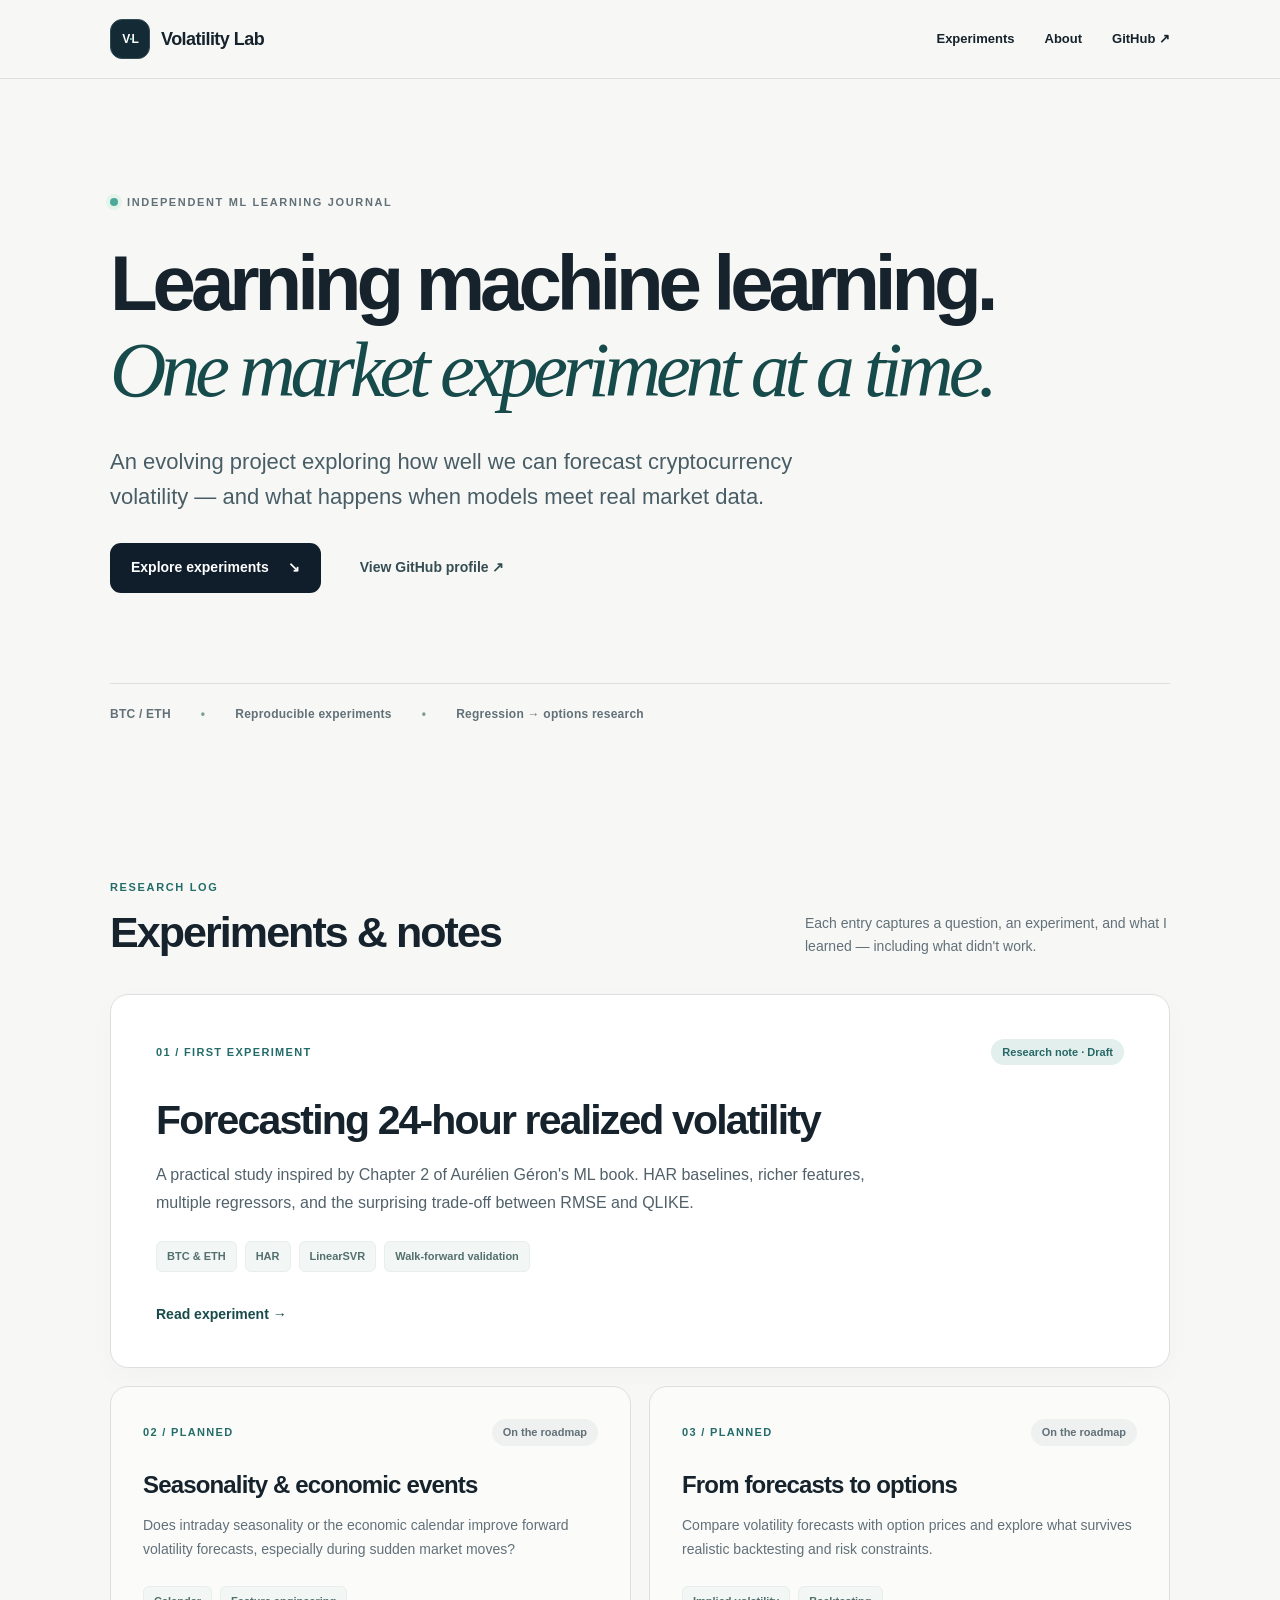
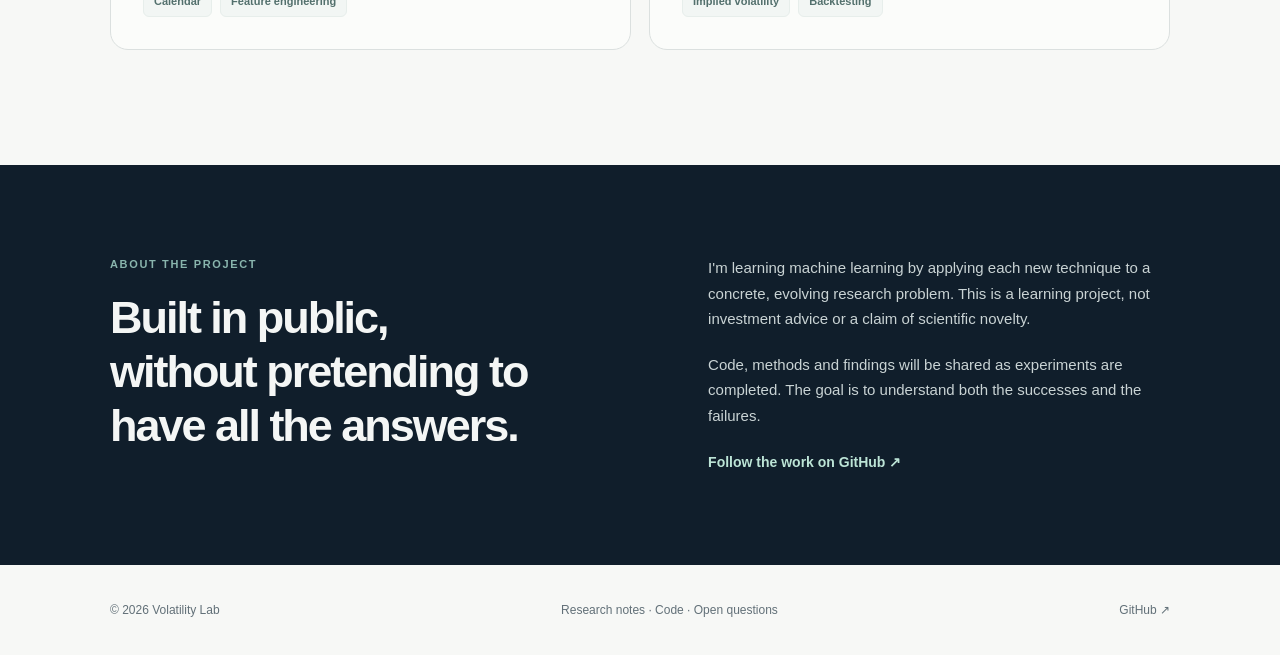
==== index.html @ e53bda5f "Add files via upload" ====
<!doctype html>
<html lang="en">
<head>
  <meta charset="utf-8">
  <meta name="viewport" content="width=device-width, initial-scale=1">
  <meta name="description" content="Volatility Lab — an open learning journal exploring machine learning for cryptocurrency volatility forecasting.">
  <meta name="theme-color" content="#101e2b">
  <title>Volatility Lab — An open ML research journal</title>
  <link rel="icon" href="assets/favicon.svg" type="image/svg+xml">
  <link rel="stylesheet" href="assets/styles.css">
</head>
<body>
  <header class="site-header">
    <div class="container nav">
      <a href="./" class="brand" aria-label="Volatility Lab home"><span class="brand-mark">V<span>·</span>L</span><span>Volatility Lab</span></a>
      <nav aria-label="Main navigation"><a href="#experiments">Experiments</a><a href="#about">About</a><a href="https://github.com/olegkozik" target="_blank" rel="noopener noreferrer">GitHub <span aria-hidden="true">↗</span></a></nav>
    </div>
  </header>
  <main>
    <section class="hero container">
      <div class="eyebrow"><span class="status-dot"></span> INDEPENDENT ML LEARNING JOURNAL</div>
      <h1>Learning machine learning.<br><em>One market experiment at a time.</em></h1>
      <p class="hero-lede">An evolving project exploring how well we can forecast cryptocurrency volatility — and what happens when models meet real market data.</p>
      <div class="hero-actions"><a class="btn btn-primary" href="#experiments">Explore experiments <span aria-hidden="true">↘</span></a><a class="btn btn-quiet" href="https://github.com/olegkozik" target="_blank" rel="noopener noreferrer">View GitHub profile ↗</a></div>
      <div class="hero-footer"><span>BTC / ETH</span><span>Reproducible experiments</span><span>Regression → options research</span></div>
    </section>
    <section id="experiments" class="container section">
      <div class="section-head"><div><div class="eyebrow accent">RESEARCH LOG</div><h2>Experiments & notes</h2></div><p>Each entry captures a question, an experiment, and what I learned — including what didn't work.</p></div>
      <article class="feature-card">
        <div class="feature-top"><span class="index-number">01 / FIRST EXPERIMENT</span><span class="pill">Research note · Draft</span></div>
        <h3><a href="articles/experiment-01.html">Forecasting 24-hour realized volatility</a></h3>
        <p>A practical study inspired by Chapter 2 of Aurélien Géron's ML book. HAR baselines, richer features, multiple regressors, and the surprising trade-off between RMSE and QLIKE.</p>
        <div class="tags"><span>BTC & ETH</span><span>HAR</span><span>LinearSVR</span><span>Walk-forward validation</span></div>
        <a class="text-link" href="articles/experiment-01.html">Read experiment <span aria-hidden="true">→</span></a>
      </article>
      <div class="upcoming-grid">
        <article class="next-card"><div class="feature-top"><span class="index-number">02 / PLANNED</span><span class="pill muted">On the roadmap</span></div><h3>Seasonality & economic events</h3><p>Does intraday seasonality or the economic calendar improve forward volatility forecasts, especially during sudden market moves?</p><div class="tags"><span>Calendar</span><span>Feature engineering</span></div></article>
        <article class="next-card"><div class="feature-top"><span class="index-number">03 / PLANNED</span><span class="pill muted">On the roadmap</span></div><h3>From forecasts to options</h3><p>Compare volatility forecasts with option prices and explore what survives realistic backtesting and risk constraints.</p><div class="tags"><span>Implied volatility</span><span>Backtesting</span></div></article>
      </div>
    </section>
    <section id="about" class="about-band"><div class="container about-grid"><div><div class="eyebrow">ABOUT THE PROJECT</div><h2>Built in public,<br>without pretending to have all the answers.</h2></div><div><p>I'm learning machine learning by applying each new technique to a concrete, evolving research problem. This is a learning project, not investment advice or a claim of scientific novelty.</p><p>Code, methods and findings will be shared as experiments are completed. The goal is to understand both the successes and the failures.</p><a class="text-link light" href="https://github.com/olegkozik" target="_blank" rel="noopener noreferrer">Follow the work on GitHub ↗</a></div></div></section>
  </main>
  <footer class="container footer"><span>© 2026 Volatility Lab</span><span>Research notes · Code · Open questions</span><a href="https://github.com/olegkozik">GitHub ↗</a></footer>
</body>
</html>
---- assets/styles.css ----
/* Volatility Lab — lightweight static website for GitHub Pages. No build tools needed. */
:root{--bg:#f7f8f6;--ink:#16232c;--muted:#627078;--line:#dbe0df;--accent:#246c69;--accent-dark:#174a4a;--dark:#101e2b;--white:#fff;--warm:#e8f1ed;--radius:18px}
*{box-sizing:border-box}html{scroll-behavior:smooth}body{margin:0;background:var(--bg);color:var(--ink);font:16px/1.7 -apple-system,BlinkMacSystemFont,"Segoe UI",Inter,Roboto,Helvetica,Arial,sans-serif}a{color:inherit;text-decoration:none}a:hover{color:var(--accent)}a:focus-visible{outline:3px solid #54aaa4;outline-offset:4px;border-radius:3px}.container{max-width:1120px;margin:0 auto;padding-left:30px;padding-right:30px}.site-header{background:var(--bg);border-bottom:1px solid var(--line)}.nav{height:78px;display:flex;align-items:center;justify-content:space-between;gap:20px}.brand{display:flex;align-items:center;gap:11px;font-weight:750;letter-spacing:-.03em;font-size:18px}.brand-mark{display:inline-flex;width:40px;height:40px;align-items:center;justify-content:center;border:1px solid #344b55;border-radius:12px;font-size:12px;letter-spacing:-1px;background:#142a34;color:#fff}.brand-mark span{color:#74d0b5}.nav nav{display:flex;gap:30px;font-size:13px;font-weight:600}.hero{padding-top:114px;padding-bottom:88px}.eyebrow{font-size:11px;letter-spacing:.15em;font-weight:800;text-transform:uppercase;color:var(--muted);display:flex;align-items:center;gap:9px}.eyebrow.accent{color:var(--accent)}.status-dot{display:inline-block;width:8px;height:8px;border-radius:50%;background:#4da999;box-shadow:0 0 0 4px #e4f4eb}.hero h1,.article-main h1{font-size:clamp(40px,6.1vw,80px);line-height:1.11;letter-spacing:-.065em;max-width:990px;margin:28px 0 30px;font-weight:760}.hero h1 em,.article-main h1 em{font-family:Georgia,"Times New Roman",serif;font-weight:400;letter-spacing:-.065em;color:var(--accent-dark)}.hero-lede{font-size:clamp(18px,2.1vw,22px);line-height:1.6;color:#495d66;max-width:750px;margin:0 0 29px}.hero-actions{display:flex;align-items:center;gap:18px;flex-wrap:wrap}.btn{display:inline-flex;justify-content:center;align-items:center;gap:19px;font-weight:700;font-size:14px;padding:13px 21px;border-radius:11px}.btn-primary{background:var(--dark);color:white}.btn-primary:hover{color:#fff;background:#25504d}.btn-quiet{color:#354d53}.hero-footer{margin-top:90px;border-top:1px solid var(--line);padding-top:20px;display:flex;gap:30px;flex-wrap:wrap;color:var(--muted);font-size:12px;font-weight:650;letter-spacing:.02em}.hero-footer span+span:before{content:"•";margin-right:30px;color:#7d9b98}.section{padding-top:65px;padding-bottom:115px}.section-head{display:flex;justify-content:space-between;align-items:end;gap:30px;margin-bottom:36px}.section-head h2{font-size:clamp(30px,3.5vw,43px);margin:12px 0 0;letter-spacing:-.045em;line-height:1.15}.section-head p{max-width:365px;font-size:14px;color:var(--muted);line-height:1.65;margin:0}.feature-card{padding:44px 45px 40px;background:var(--white);border:1px solid var(--line);border-radius:var(--radius);box-shadow:0 9px 30px rgba(18,48,47,.025)}.feature-top{display:flex;justify-content:space-between;align-items:center;gap:10px;flex-wrap:wrap}.index-number{font-weight:800;font-size:11px;letter-spacing:.12em;color:var(--accent)}.pill{display:inline-block;border-radius:100px;padding:4px 11px;background:#e2efed;color:#276866;font-size:11px;font-weight:750}.pill.muted{background:#eef1f0;color:#627078}.feature-card h3{font-size:clamp(25px,3.4vw,41px);line-height:1.22;letter-spacing:-.045em;max-width:730px;margin:30px 0 12px}.feature-card p{font-size:16px;color:#51616a;max-width:760px;line-height:1.72}.tags{display:flex;gap:8px;flex-wrap:wrap;margin:25px 0 28px}.tags span{font-size:11px;color:#53706d;font-weight:700;background:#f2f6f4;border:1px solid #e7eeeb;padding:5px 10px;border-radius:6px}.text-link{font-size:14px;font-weight:800;color:var(--accent-dark)}.text-link:hover{color:#138d85}.upcoming-grid{display:grid;grid-template-columns:1fr 1fr;gap:18px;margin-top:18px}.next-card{border:1px solid var(--line);border-radius:var(--radius);background:#fbfcfa;padding:32px}.next-card h3{font-size:24px;letter-spacing:-.035em;line-height:1.24;margin:24px 0 12px}.next-card p{font-size:14px;color:var(--muted)}.next-card .tags{margin-bottom:0}.about-band{background:var(--dark);color:#f4f6f5;padding:90px 0}.about-grid{display:grid;grid-template-columns:1.1fr 1fr;gap:90px}.about-grid .eyebrow{color:#89b5ad}.about-grid h2{font-size:clamp(30px,3.6vw,45px);letter-spacing:-.045em;line-height:1.2;margin:17px 0}.about-grid p{color:#c9d3d4;font-size:15px;margin:0 0 20px}.text-link.light{color:#bce4d6}.footer{min-height:90px;display:flex;justify-content:space-between;align-items:center;gap:20px;color:var(--muted);font-size:12px}.article-main{max-width:900px;padding-top:75px;padding-bottom:100px}.back-link{display:inline-block;font-size:13px;color:var(--accent-dark);font-weight:700;margin-bottom:55px}.article-main h1{font-size:clamp(41px,6vw,70px);margin:22px 0}.article-lede{color:#52666e;font-size:22px;line-height:1.6;max-width:780px}.article-meta{display:flex;flex-wrap:wrap;gap:12px;margin:35px 0 75px}.article-meta span{font-size:12px;font-weight:750;color:#50666c;padding:7px 12px;border:1px solid var(--line);border-radius:100px}.article-section{padding-top:35px;padding-bottom:30px;border-top:1px solid var(--line)}.article-section h2{font-size:28px;line-height:1.25;letter-spacing:-.035em;margin:0 0 19px}.article-section p{color:#445860;font-size:16px;margin:0 0 18px}.table-wrap{overflow:auto;border:1px solid var(--line);border-radius:12px;margin:27px 0 13px;background:#fff}table{border-collapse:collapse;width:100%;min-width:490px;font-size:14px;text-align:left}th{font-size:12px;color:#5a6d74;text-transform:uppercase;letter-spacing:.05em;background:#f0f4f3}td,th{padding:14px 20px;border-bottom:1px solid #e6ebe9}tr:last-child td{border-bottom:0}.highlight-row{background:#f1f8f4;font-weight:700}.article-section .small-note{font-size:12px;color:var(--muted)}.article-cta{padding:38px;border-radius:var(--radius);background:#e5efeb;margin-top:36px}.article-cta h2{margin:0 0 9px;font-size:27px;letter-spacing:-.025em}.article-cta p{font-size:14px;color:#405d60;max-width:620px;margin-bottom:20px}.sep{color:#acbcbc;padding:0 5px}
@media(max-width:760px){.container{padding-left:20px;padding-right:20px}.nav{height:70px}.nav nav{gap:13px;font-size:12px}.nav nav a:nth-child(2){display:none}.brand{font-size:15px}.hero{padding-top:72px;padding-bottom:45px}.hero h1{margin-top:22px}.hero-footer{margin-top:55px;gap:9px;display:block}.hero-footer span{display:block;margin-bottom:8px}.hero-footer span+span:before{display:none}.section{padding-top:55px;padding-bottom:70px}.section-head{display:block}.section-head p{margin-top:17px}.feature-card{padding:25px}.upcoming-grid,.about-grid{grid-template-columns:1fr}.upcoming-grid{gap:14px}.next-card{padding:24px}.about-band{padding:60px 0}.about-grid{gap:12px}.footer{padding-top:22px;padding-bottom:22px;flex-wrap:wrap;min-height:0}.article-main{padding-top:40px;padding-bottom:60px}.back-link{margin-bottom:45px}.article-meta{margin-bottom:48px}.article-lede{font-size:18px}}
@media(prefers-reduced-motion:reduce){html{scroll-behavior:auto}}
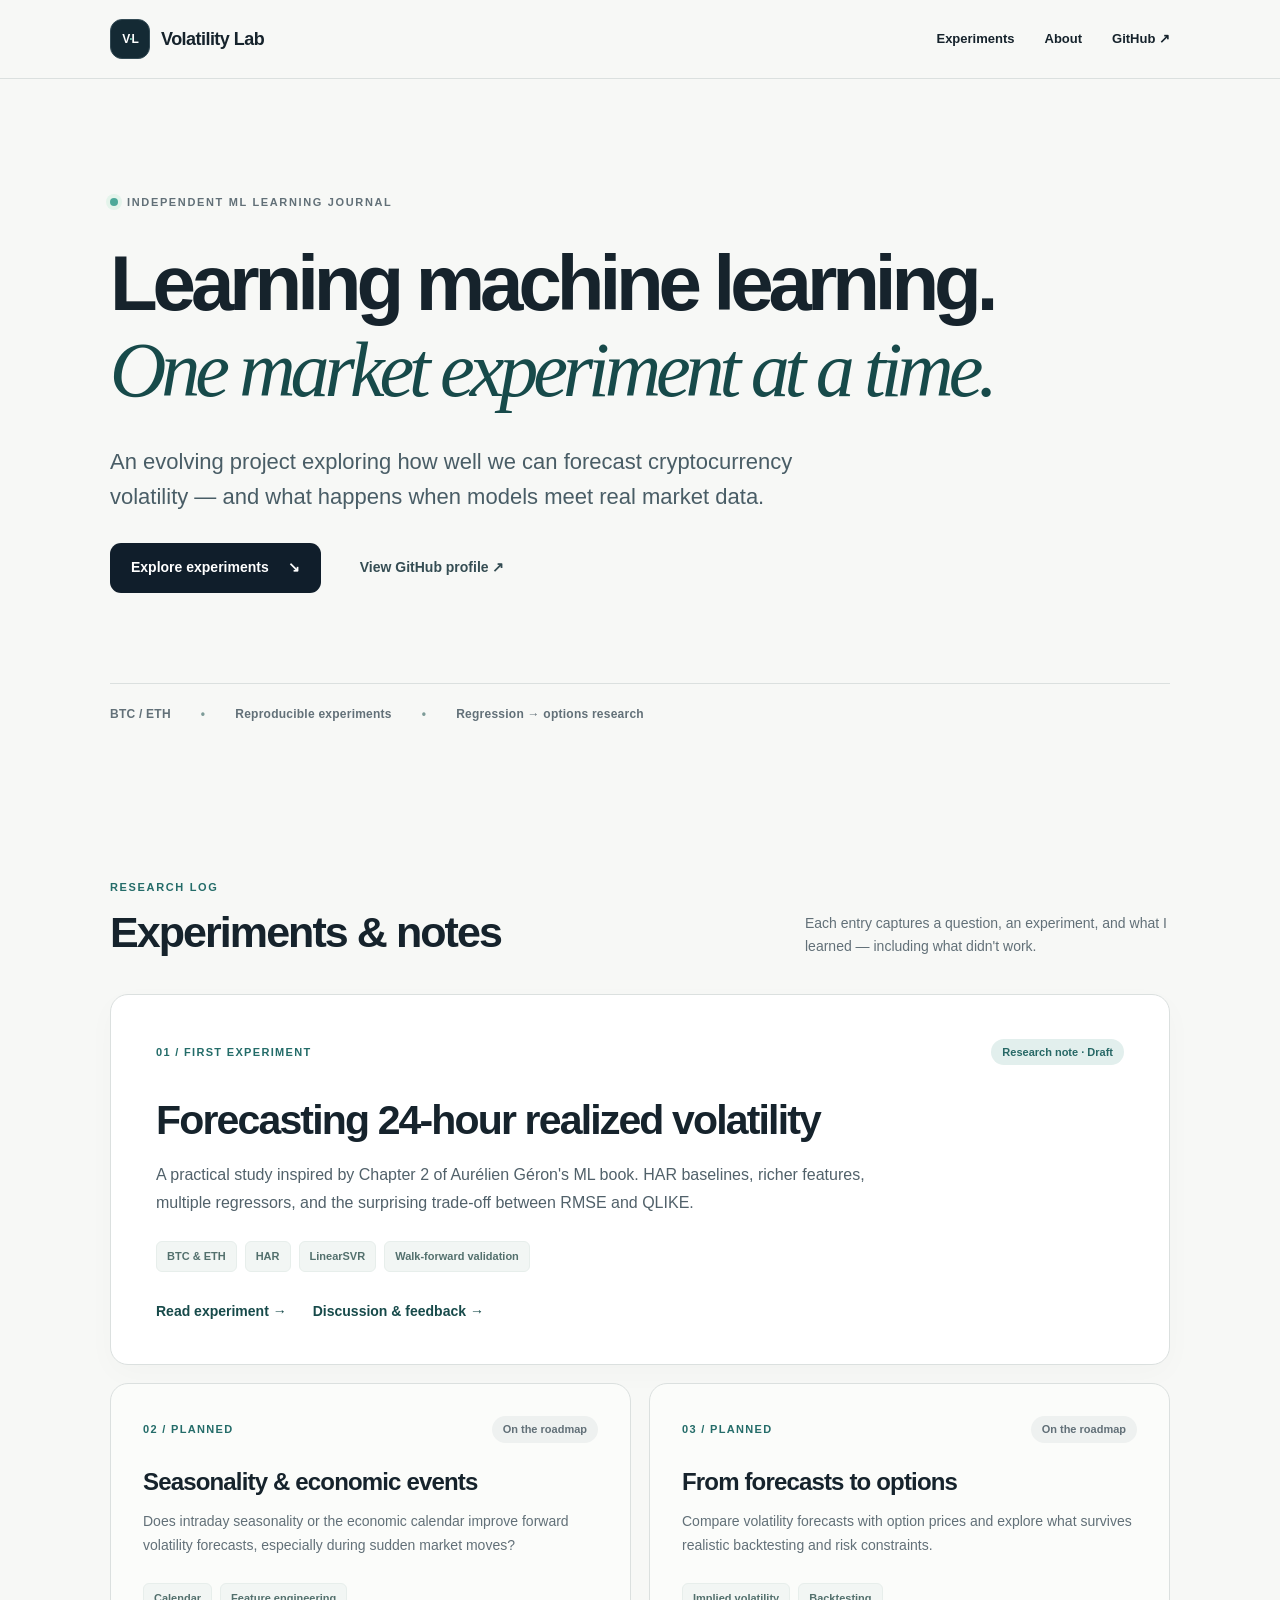
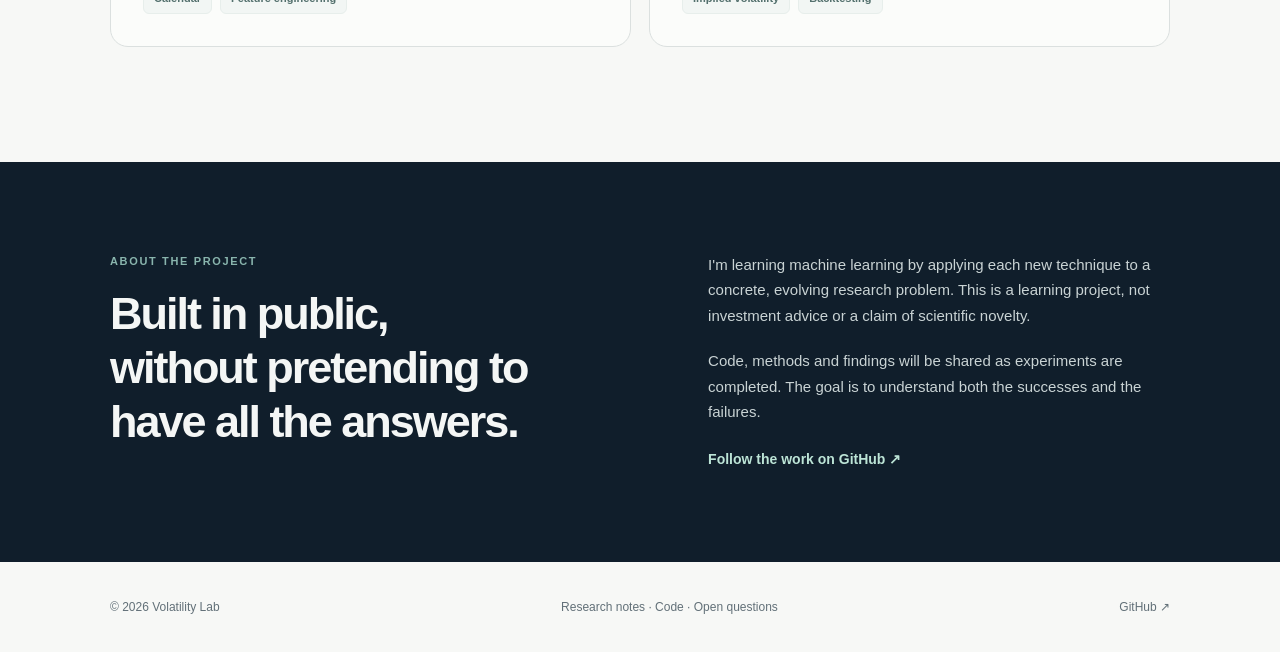
==== commit a3d29a33: "Publish Experiment 01 with paper and reports" ====
--- a/index.html
+++ b/index.html
@@ -5,6 +5,14 @@
   <meta name="viewport" content="width=device-width, initial-scale=1">
   <meta name="description" content="Volatility Lab — an open learning journal exploring machine learning for cryptocurrency volatility forecasting.">
   <meta name="theme-color" content="#101e2b">
+  <link rel="canonical" href="https://olegkozik.github.io/volatility_lab/">
+  <meta property="og:type" content="website">
+  <meta property="og:site_name" content="Volatility Lab">
+  <meta property="og:title" content="Volatility Lab — Open Machine Learning Research Journal">
+  <meta property="og:description" content="Learning machine learning through reproducible BTC and ETH volatility-forecasting experiments. Research notes, models, interactive graphs and open questions.">
+  <meta property="og:url" content="https://olegkozik.github.io/volatility_lab/">
+  <meta property="og:image" content="https://olegkozik.github.io/volatility_lab/experiments/01-volatility-forecasting/figures/fig5_test_forecasts.png">
+  <meta name="twitter:card" content="summary_large_image">
   <title>Volatility Lab — An open ML research journal</title>
   <link rel="icon" href="assets/favicon.svg" type="image/svg+xml">
   <link rel="stylesheet" href="assets/styles.css">
@@ -28,10 +36,10 @@
       <div class="section-head"><div><div class="eyebrow accent">RESEARCH LOG</div><h2>Experiments & notes</h2></div><p>Each entry captures a question, an experiment, and what I learned — including what didn't work.</p></div>
       <article class="feature-card">
         <div class="feature-top"><span class="index-number">01 / FIRST EXPERIMENT</span><span class="pill">Research note · Draft</span></div>
-        <h3><a href="articles/experiment-01.html">Forecasting 24-hour realized volatility</a></h3>
+        <h3><a href="experiments/01-volatility-forecasting/">Forecasting 24-hour realized volatility</a></h3>
         <p>A practical study inspired by Chapter 2 of Aurélien Géron's ML book. HAR baselines, richer features, multiple regressors, and the surprising trade-off between RMSE and QLIKE.</p>
         <div class="tags"><span>BTC & ETH</span><span>HAR</span><span>LinearSVR</span><span>Walk-forward validation</span></div>
-        <a class="text-link" href="articles/experiment-01.html">Read experiment <span aria-hidden="true">→</span></a>
+        <div style="display:flex;flex-wrap:wrap;align-items:center;gap:12px 26px"><a class="text-link" href="experiments/01-volatility-forecasting/">Read experiment <span aria-hidden="true">→</span></a><a class="text-link" href="experiments/01-volatility-forecasting/#discussion">Discussion &amp; feedback <span aria-hidden="true">→</span></a></div>
       </article>
       <div class="upcoming-grid">
         <article class="next-card"><div class="feature-top"><span class="index-number">02 / PLANNED</span><span class="pill muted">On the roadmap</span></div><h3>Seasonality & economic events</h3><p>Does intraday seasonality or the economic calendar improve forward volatility forecasts, especially during sudden market moves?</p><div class="tags"><span>Calendar</span><span>Feature engineering</span></div></article>
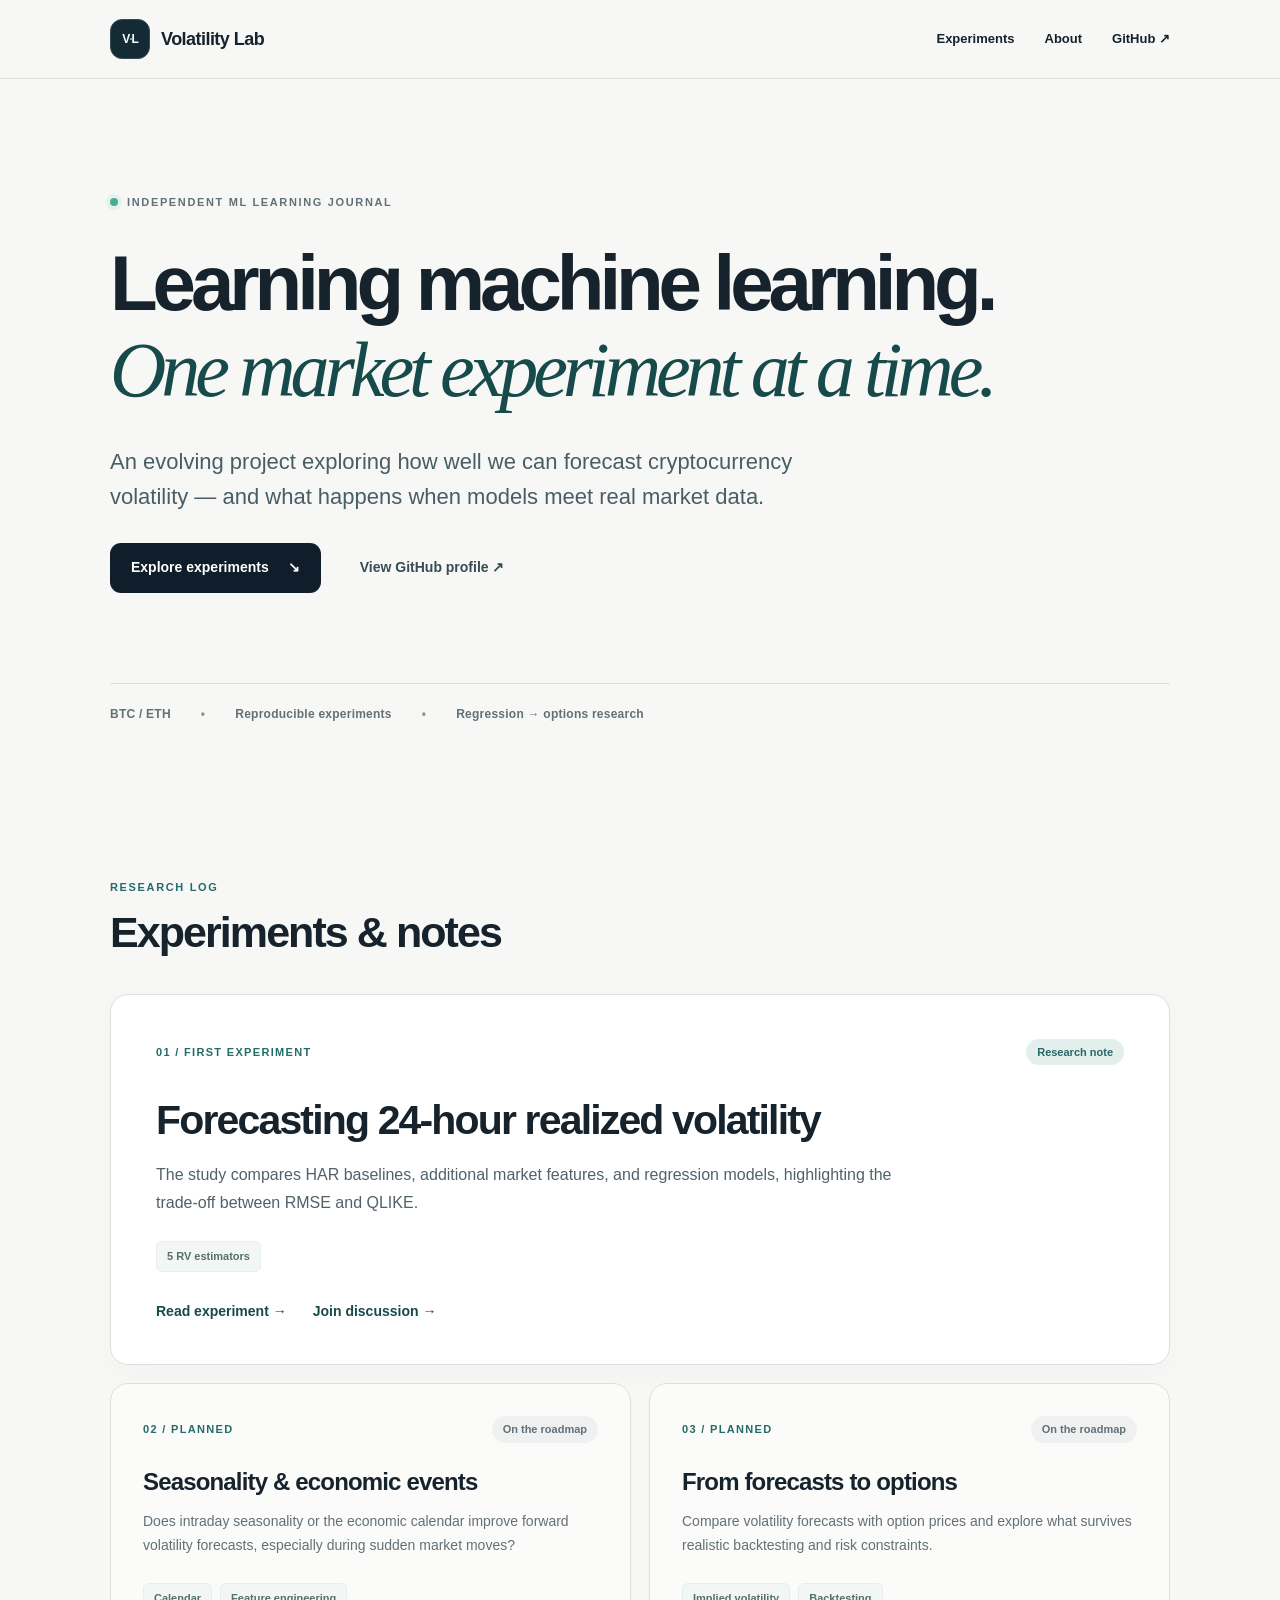
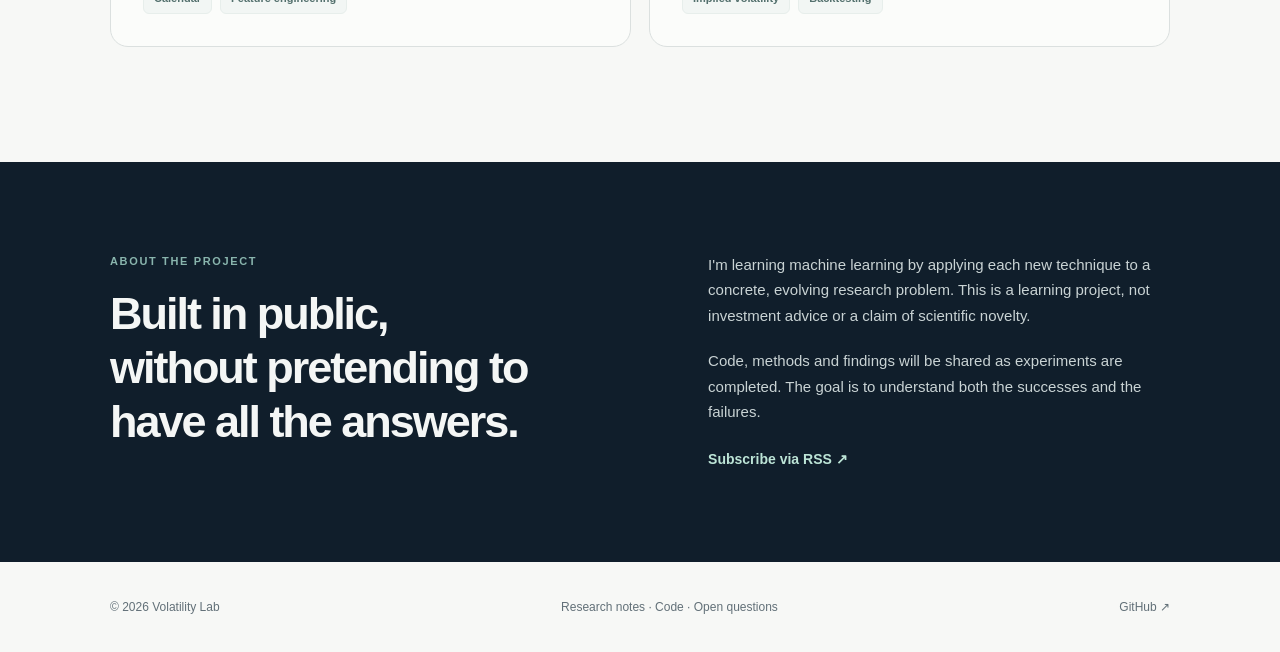
==== commit b4ab3b69: "Add RSS feed for research updates" ====
--- a/index.html
+++ b/index.html
@@ -16,6 +16,7 @@
   <title>Volatility Lab — An open ML research journal</title>
   <link rel="icon" href="assets/favicon.svg" type="image/svg+xml">
   <link rel="stylesheet" href="assets/styles.css">
+  <link rel="alternate" type="application/rss+xml" title="Volatility Lab — new experiments" href="feed.xml">
 </head>
 <body>
   <header class="site-header">
@@ -33,20 +34,20 @@
       <div class="hero-footer"><span>BTC / ETH</span><span>Reproducible experiments</span><span>Regression → options research</span></div>
     </section>
     <section id="experiments" class="container section">
-      <div class="section-head"><div><div class="eyebrow accent">RESEARCH LOG</div><h2>Experiments & notes</h2></div><p>Each entry captures a question, an experiment, and what I learned — including what didn't work.</p></div>
+      <div class="section-head"><div><div class="eyebrow accent">RESEARCH LOG</div><h2>Experiments & notes</h2></div></div>
       <article class="feature-card">
-        <div class="feature-top"><span class="index-number">01 / FIRST EXPERIMENT</span><span class="pill">Research note · Draft</span></div>
+        <div class="feature-top"><span class="index-number">01 / FIRST EXPERIMENT</span><span class="pill">Research note</span></div>
         <h3><a href="experiments/01-volatility-forecasting/">Forecasting 24-hour realized volatility</a></h3>
-        <p>A practical study inspired by Chapter 2 of Aurélien Géron's ML book. HAR baselines, richer features, multiple regressors, and the surprising trade-off between RMSE and QLIKE.</p>
-        <div class="tags"><span>BTC & ETH</span><span>HAR</span><span>LinearSVR</span><span>Walk-forward validation</span></div>
-        <div style="display:flex;flex-wrap:wrap;align-items:center;gap:12px 26px"><a class="text-link" href="experiments/01-volatility-forecasting/">Read experiment <span aria-hidden="true">→</span></a><a class="text-link" href="experiments/01-volatility-forecasting/#discussion">Discussion &amp; feedback <span aria-hidden="true">→</span></a></div>
+        <p>The study compares HAR baselines, additional market features, and regression models, highlighting the trade-off between RMSE and QLIKE.</p>
+        <div class="tags"><span>5 RV estimators</span></div>
+        <div style="display:flex;flex-wrap:wrap;align-items:center;gap:12px 26px"><a class="text-link" href="experiments/01-volatility-forecasting/">Read experiment <span aria-hidden="true">→</span></a><a class="text-link" href="experiments/01-volatility-forecasting/#discussion">Join discussion <span aria-hidden="true">→</span></a></div>
       </article>
       <div class="upcoming-grid">
         <article class="next-card"><div class="feature-top"><span class="index-number">02 / PLANNED</span><span class="pill muted">On the roadmap</span></div><h3>Seasonality & economic events</h3><p>Does intraday seasonality or the economic calendar improve forward volatility forecasts, especially during sudden market moves?</p><div class="tags"><span>Calendar</span><span>Feature engineering</span></div></article>
         <article class="next-card"><div class="feature-top"><span class="index-number">03 / PLANNED</span><span class="pill muted">On the roadmap</span></div><h3>From forecasts to options</h3><p>Compare volatility forecasts with option prices and explore what survives realistic backtesting and risk constraints.</p><div class="tags"><span>Implied volatility</span><span>Backtesting</span></div></article>
       </div>
     </section>
-    <section id="about" class="about-band"><div class="container about-grid"><div><div class="eyebrow">ABOUT THE PROJECT</div><h2>Built in public,<br>without pretending to have all the answers.</h2></div><div><p>I'm learning machine learning by applying each new technique to a concrete, evolving research problem. This is a learning project, not investment advice or a claim of scientific novelty.</p><p>Code, methods and findings will be shared as experiments are completed. The goal is to understand both the successes and the failures.</p><a class="text-link light" href="https://github.com/olegkozik" target="_blank" rel="noopener noreferrer">Follow the work on GitHub ↗</a></div></div></section>
+    <section id="about" class="about-band"><div class="container about-grid"><div><div class="eyebrow">ABOUT THE PROJECT</div><h2>Built in public,<br>without pretending to have all the answers.</h2></div><div><p>I'm learning machine learning by applying each new technique to a concrete, evolving research problem. This is a learning project, not investment advice or a claim of scientific novelty.</p><p>Code, methods and findings will be shared as experiments are completed. The goal is to understand both the successes and the failures.</p><a class="text-link light" href="feed.xml" type="application/rss+xml" aria-label="Subscribe to Volatility Lab updates via RSS">Subscribe via RSS ↗</a></div></div></section>
   </main>
   <footer class="container footer"><span>© 2026 Volatility Lab</span><span>Research notes · Code · Open questions</span><a href="https://github.com/olegkozik">GitHub ↗</a></footer>
 </body>
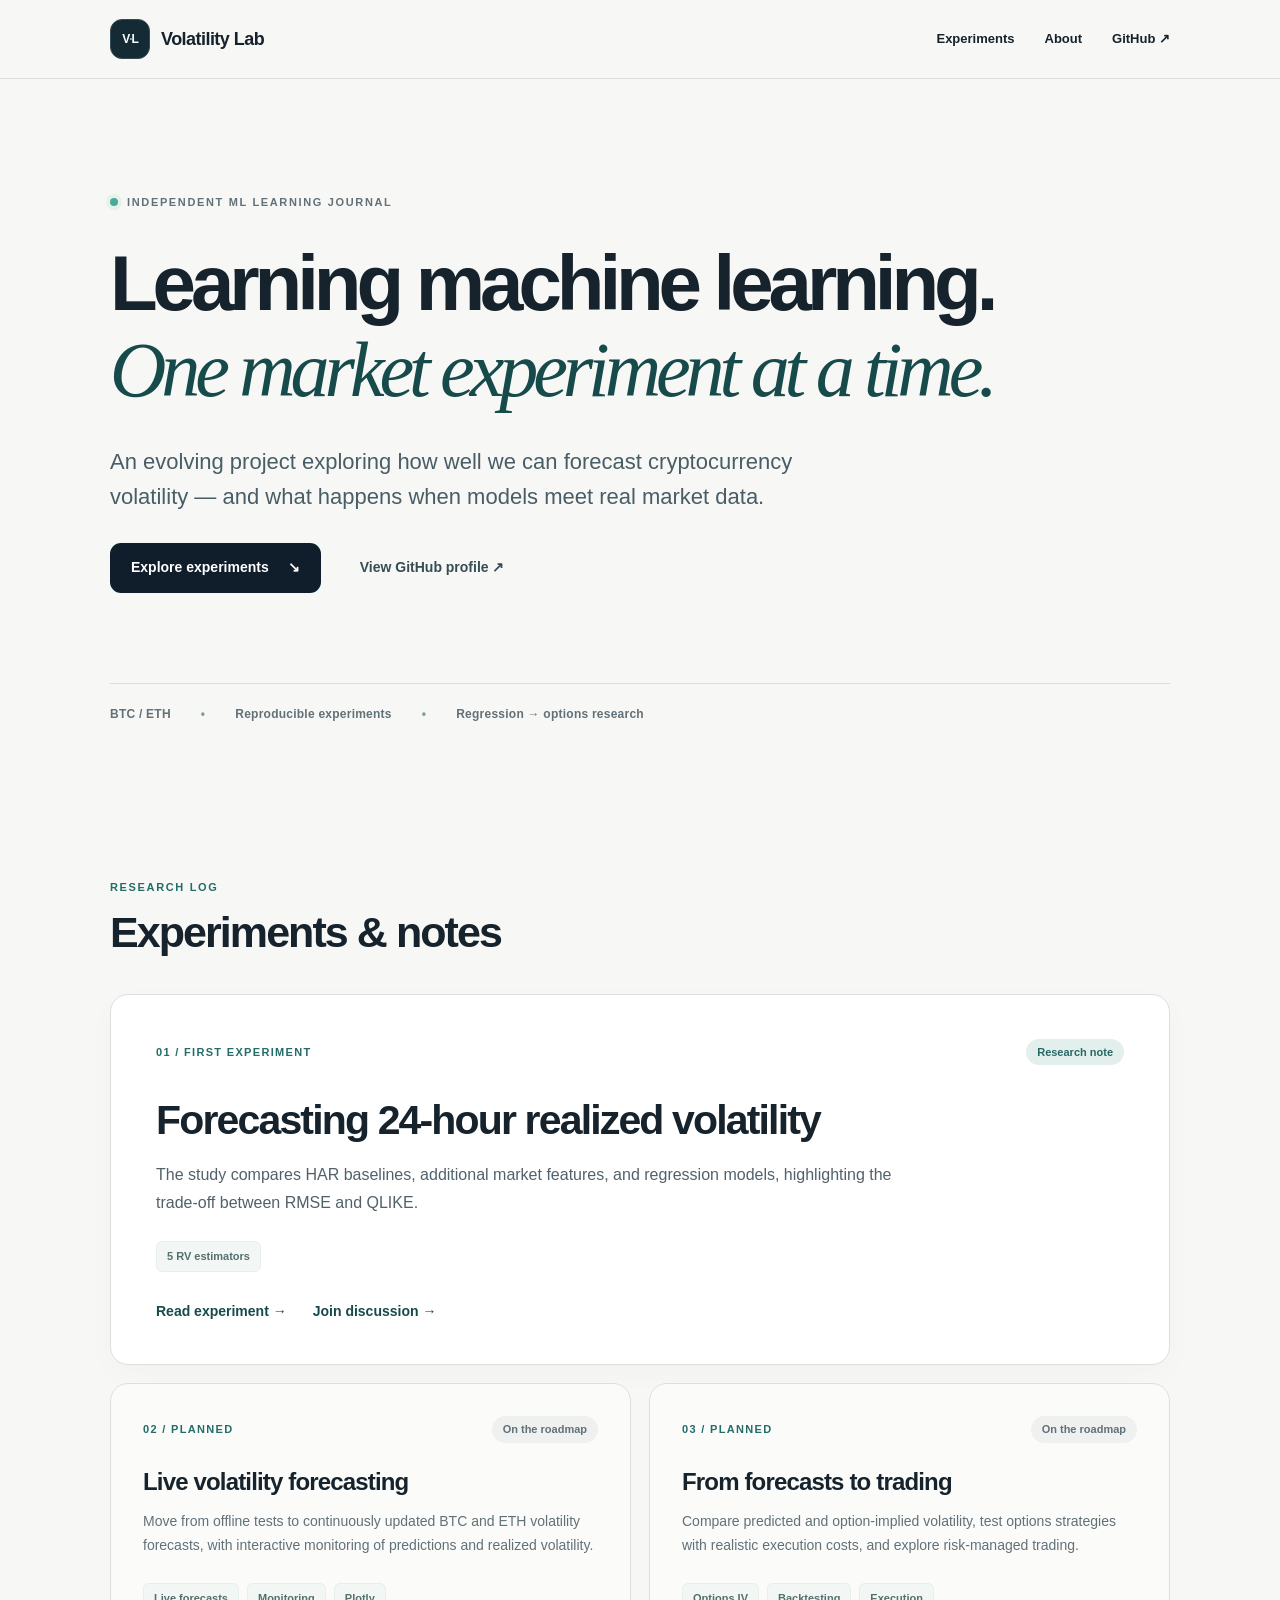
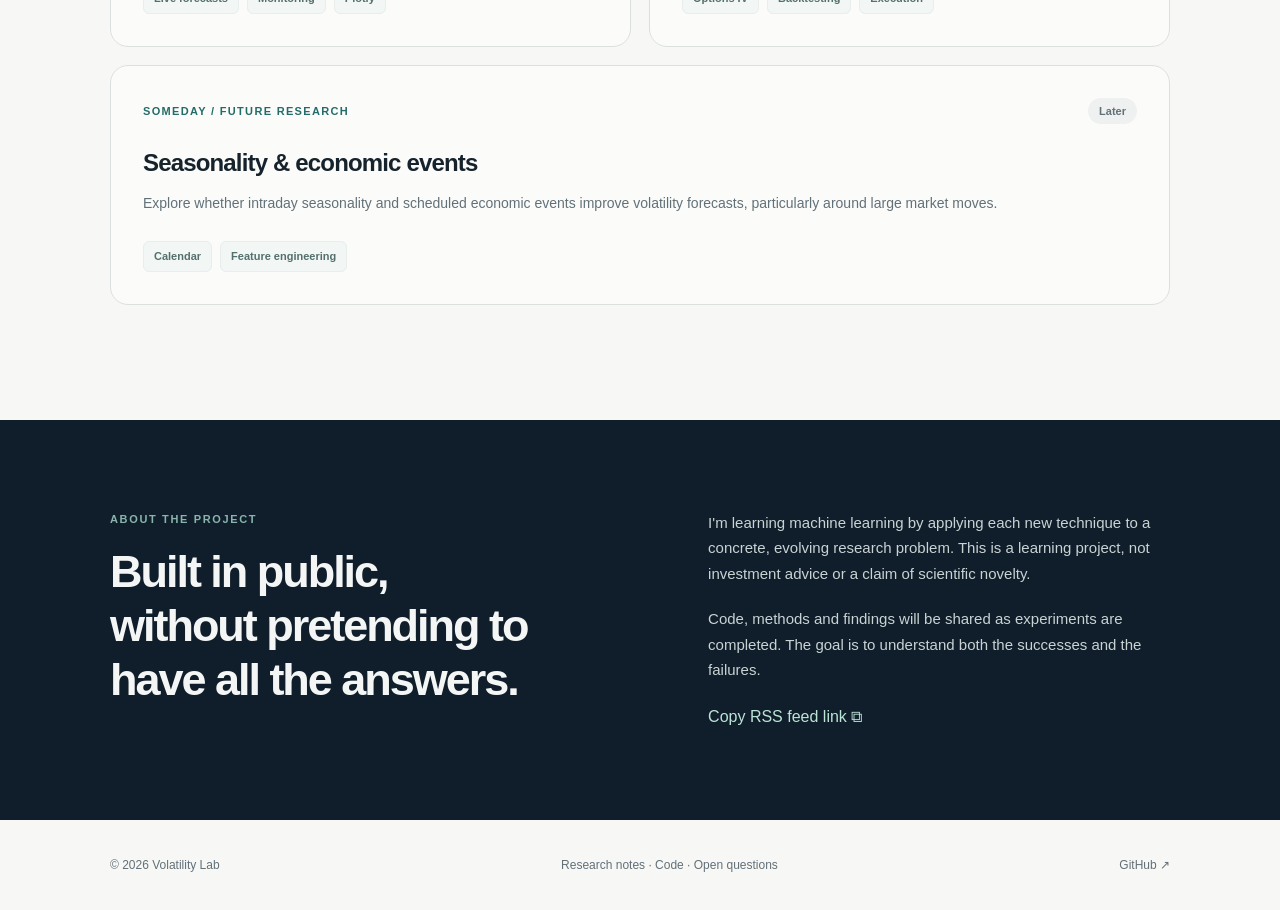
==== commit 66b6fecf: "Add files via upload" ====
--- a/index.html
+++ b/index.html
@@ -16,7 +16,80 @@
   <title>Volatility Lab — An open ML research journal</title>
   <link rel="icon" href="assets/favicon.svg" type="image/svg+xml">
   <link rel="stylesheet" href="assets/styles.css">
-  <link rel="alternate" type="application/rss+xml" title="Volatility Lab — new experiments" href="feed.xml">
+  <link rel="alternate" type="application/rss+xml" title="Volatility Lab — new experiments and notes" href="feed.xml">
+  <style>
+    /* Keep the existing link appearance while making RSS a button. */
+    .rss-copy-button { appearance:none; border:0; padding:0; background:transparent; font:inherit; cursor:pointer; text-align:left; }
+    .rss-copy-button:focus-visible { outline:2px solid #bce4d6; outline-offset:5px; border-radius:2px; }
+    .rss-copy-status { margin-left:12px; font-size:12px; color:#bce4d6; }
+    .upcoming-grid .next-card:last-child { grid-column: 1 / -1; }
+  </style>
+  <!-- Volatility Lab Google Analytics 4 -->
+  <script async src="https://www.googletagmanager.com/gtag/js?id=G-KSH0YRSKS1"></script>
+  <script>
+    window.dataLayer = window.dataLayer || [];
+    function gtag(){dataLayer.push(arguments);}
+    gtag('js', new Date());
+    gtag('config', 'G-KSH0YRSKS1');
+
+    // Custom events for the links on Volatility Lab.
+    document.addEventListener('click', function(event) {
+      const target = event.target;
+      const link = target && target.closest ? target.closest('a[href]') : null;
+      if (!link) return;
+      let destination;
+      try {
+        destination = new URL(link.getAttribute('href'), document.baseURI);
+      } catch (_) { return; }
+
+      const path = destination.pathname.toLowerCase();
+      let name = null;
+      if (path.endsWith('/feed.xml')) name = 'rss_click';
+      else if (path.endsWith('.pdf')) name = 'pdf_click';
+      else if (path.endsWith('.xlsx')) name = 'excel_file_click';
+      else if (path.endsWith('/reports/') || path.endsWith('/reports/index.html'))
+        name = 'excel_reports_click';
+      else if (path.includes('/charts/') && path.endsWith('.html'))
+        name = 'interactive_chart_click';
+      else if (path.includes('/experiments/') && destination.hash === '#discussion')
+        name = 'join_discussion_click';
+      else if (link.closest('.feature-card') && path.includes('/experiments/'))
+        name = 'read_experiment_click';
+      else if (destination.hostname === 'github.com' &&
+               path.startsWith('/olegkozik/volatility_forecasting') &&
+               !path.includes('/issues'))
+        name = 'source_code_click';
+
+      if (name && typeof gtag === 'function') {
+        gtag('event', name, { link_url: destination.href });
+      }
+    }, true);
+  </script>
+  <script>
+    document.addEventListener('DOMContentLoaded', function () {
+      const button = document.getElementById('rss-copy-button');
+      const status = document.getElementById('rss-copy-status');
+      const feedUrl = new URL('feed.xml', document.baseURI).href;
+      if (!button || !status) return;
+
+      button.addEventListener('click', async function () {
+        if (typeof gtag === 'function') {
+          gtag('event', 'rss_click', { link_url: feedUrl });
+        }
+        try {
+          if (!navigator.clipboard || !navigator.clipboard.writeText) {
+            throw new Error('Clipboard API unavailable');
+          }
+          await navigator.clipboard.writeText(feedUrl);
+          status.textContent = 'Link copied!';
+        } catch (_) {
+          // If browser permissions block clipboard access, show the URL for manual copying.
+          window.prompt('Copy this RSS feed URL:', feedUrl);
+          status.textContent = 'Paste this URL into your RSS reader.';
+        }
+      });
+    });
+  </script>
 </head>
 <body>
   <header class="site-header">
@@ -43,11 +116,12 @@
         <div style="display:flex;flex-wrap:wrap;align-items:center;gap:12px 26px"><a class="text-link" href="experiments/01-volatility-forecasting/">Read experiment <span aria-hidden="true">→</span></a><a class="text-link" href="experiments/01-volatility-forecasting/#discussion">Join discussion <span aria-hidden="true">→</span></a></div>
       </article>
       <div class="upcoming-grid">
-        <article class="next-card"><div class="feature-top"><span class="index-number">02 / PLANNED</span><span class="pill muted">On the roadmap</span></div><h3>Seasonality & economic events</h3><p>Does intraday seasonality or the economic calendar improve forward volatility forecasts, especially during sudden market moves?</p><div class="tags"><span>Calendar</span><span>Feature engineering</span></div></article>
-        <article class="next-card"><div class="feature-top"><span class="index-number">03 / PLANNED</span><span class="pill muted">On the roadmap</span></div><h3>From forecasts to options</h3><p>Compare volatility forecasts with option prices and explore what survives realistic backtesting and risk constraints.</p><div class="tags"><span>Implied volatility</span><span>Backtesting</span></div></article>
+        <article class="next-card"><div class="feature-top"><span class="index-number">02 / PLANNED</span><span class="pill muted">On the roadmap</span></div><h3>Live volatility forecasting</h3><p>Move from offline tests to continuously updated BTC and ETH volatility forecasts, with interactive monitoring of predictions and realized volatility.</p><div class="tags"><span>Live forecasts</span><span>Monitoring</span><span>Plotly</span></div></article>
+        <article class="next-card"><div class="feature-top"><span class="index-number">03 / PLANNED</span><span class="pill muted">On the roadmap</span></div><h3>From forecasts to trading</h3><p>Compare predicted and option-implied volatility, test options strategies with realistic execution costs, and explore risk-managed trading.</p><div class="tags"><span>Options IV</span><span>Backtesting</span><span>Execution</span></div></article>
+        <article class="next-card"><div class="feature-top"><span class="index-number">SOMEDAY / FUTURE RESEARCH</span><span class="pill muted">Later</span></div><h3>Seasonality &amp; economic events</h3><p>Explore whether intraday seasonality and scheduled economic events improve volatility forecasts, particularly around large market moves.</p><div class="tags"><span>Calendar</span><span>Feature engineering</span></div></article>
       </div>
     </section>
-    <section id="about" class="about-band"><div class="container about-grid"><div><div class="eyebrow">ABOUT THE PROJECT</div><h2>Built in public,<br>without pretending to have all the answers.</h2></div><div><p>I'm learning machine learning by applying each new technique to a concrete, evolving research problem. This is a learning project, not investment advice or a claim of scientific novelty.</p><p>Code, methods and findings will be shared as experiments are completed. The goal is to understand both the successes and the failures.</p><a class="text-link light" href="feed.xml" type="application/rss+xml" aria-label="Subscribe to Volatility Lab updates via RSS">Subscribe via RSS ↗</a></div></div></section>
+    <section id="about" class="about-band"><div class="container about-grid"><div><div class="eyebrow">ABOUT THE PROJECT</div><h2>Built in public,<br>without pretending to have all the answers.</h2></div><div><p>I'm learning machine learning by applying each new technique to a concrete, evolving research problem. This is a learning project, not investment advice or a claim of scientific novelty.</p><p>Code, methods and findings will be shared as experiments are completed. The goal is to understand both the successes and the failures.</p><button id="rss-copy-button" class="text-link light rss-copy-button" type="button" aria-label="Copy the RSS feed URL to subscribe in your RSS reader">Copy RSS feed link ⧉</button><span id="rss-copy-status" class="rss-copy-status" role="status" aria-live="polite"></span></div></div></section>
   </main>
   <footer class="container footer"><span>© 2026 Volatility Lab</span><span>Research notes · Code · Open questions</span><a href="https://github.com/olegkozik">GitHub ↗</a></footer>
 </body>
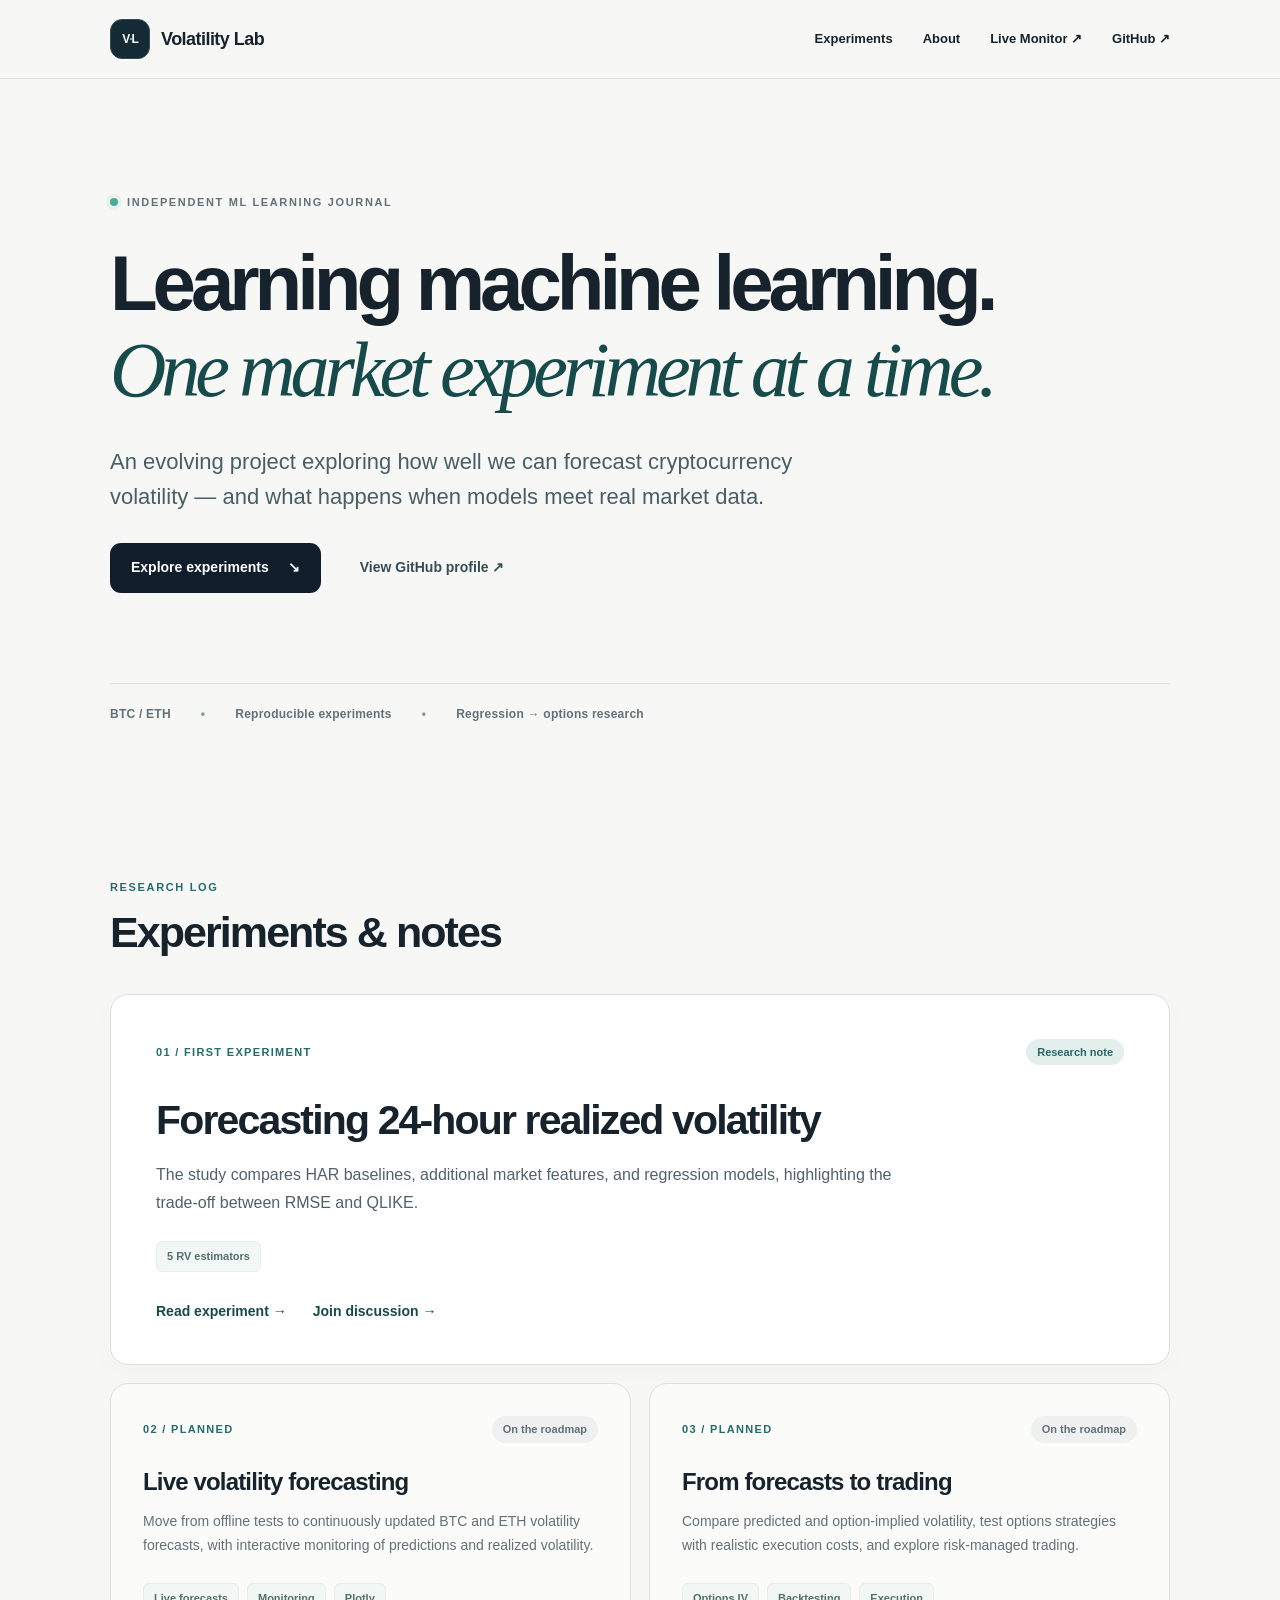
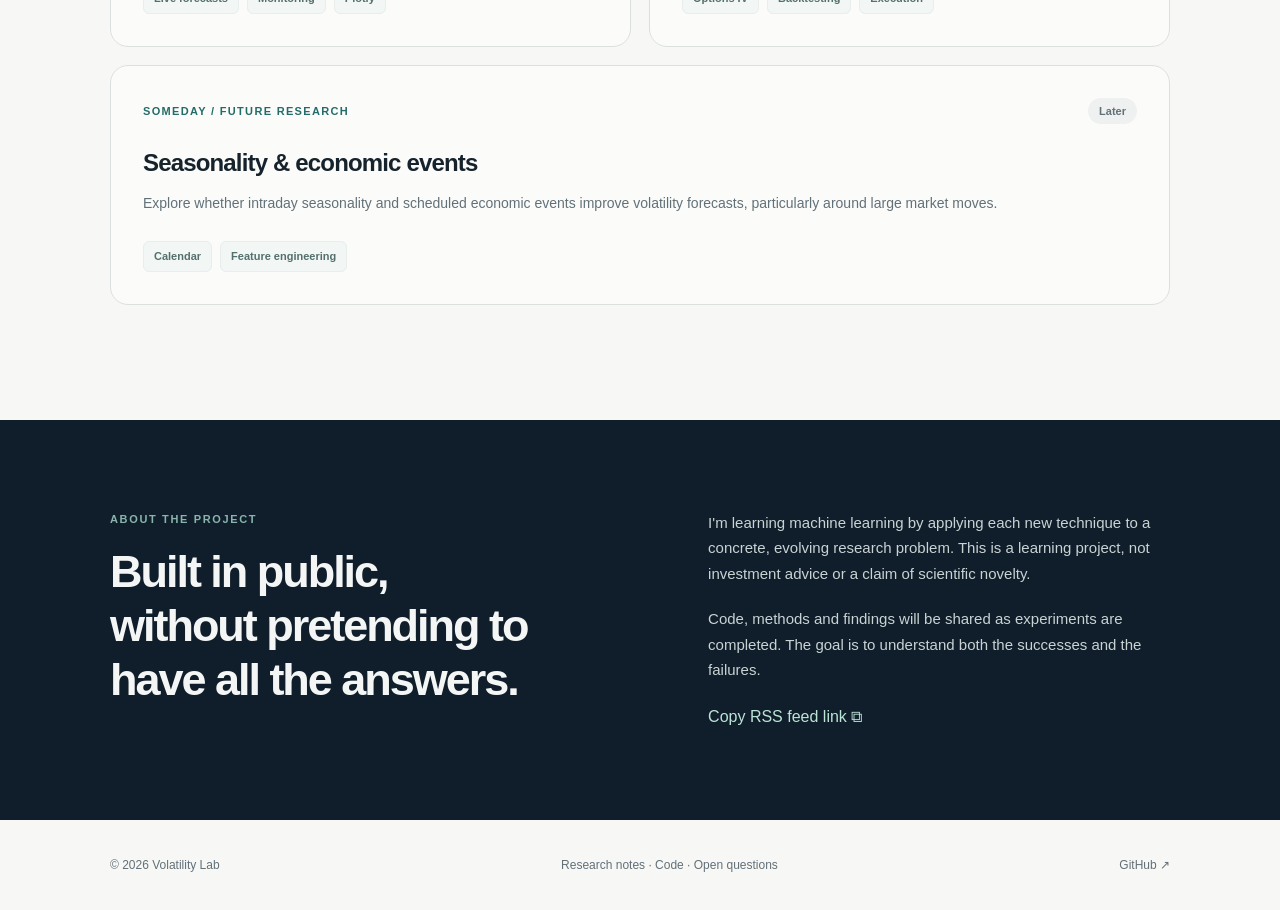
==== commit a062d32c: "Update Volatility Lab" ====
--- a/index.html
+++ b/index.html
@@ -95,7 +95,7 @@
   <header class="site-header">
     <div class="container nav">
       <a href="./" class="brand" aria-label="Volatility Lab home"><span class="brand-mark">V<span>·</span>L</span><span>Volatility Lab</span></a>
-      <nav aria-label="Main navigation"><a href="#experiments">Experiments</a><a href="#about">About</a><a href="https://github.com/olegkozik" target="_blank" rel="noopener noreferrer">GitHub <span aria-hidden="true">↗</span></a></nav>
+      <nav aria-label="Main navigation"><a href="#experiments">Experiments</a><a href="#about">About</a><a href="https://live.volforecast.com/" target="_blank" rel="noopener noreferrer">Live Monitor <span aria-hidden="true">↗</span></a><a href="https://github.com/olegkozik" target="_blank" rel="noopener noreferrer">GitHub <span aria-hidden="true">↗</span></a></nav>
     </div>
   </header>
   <main>
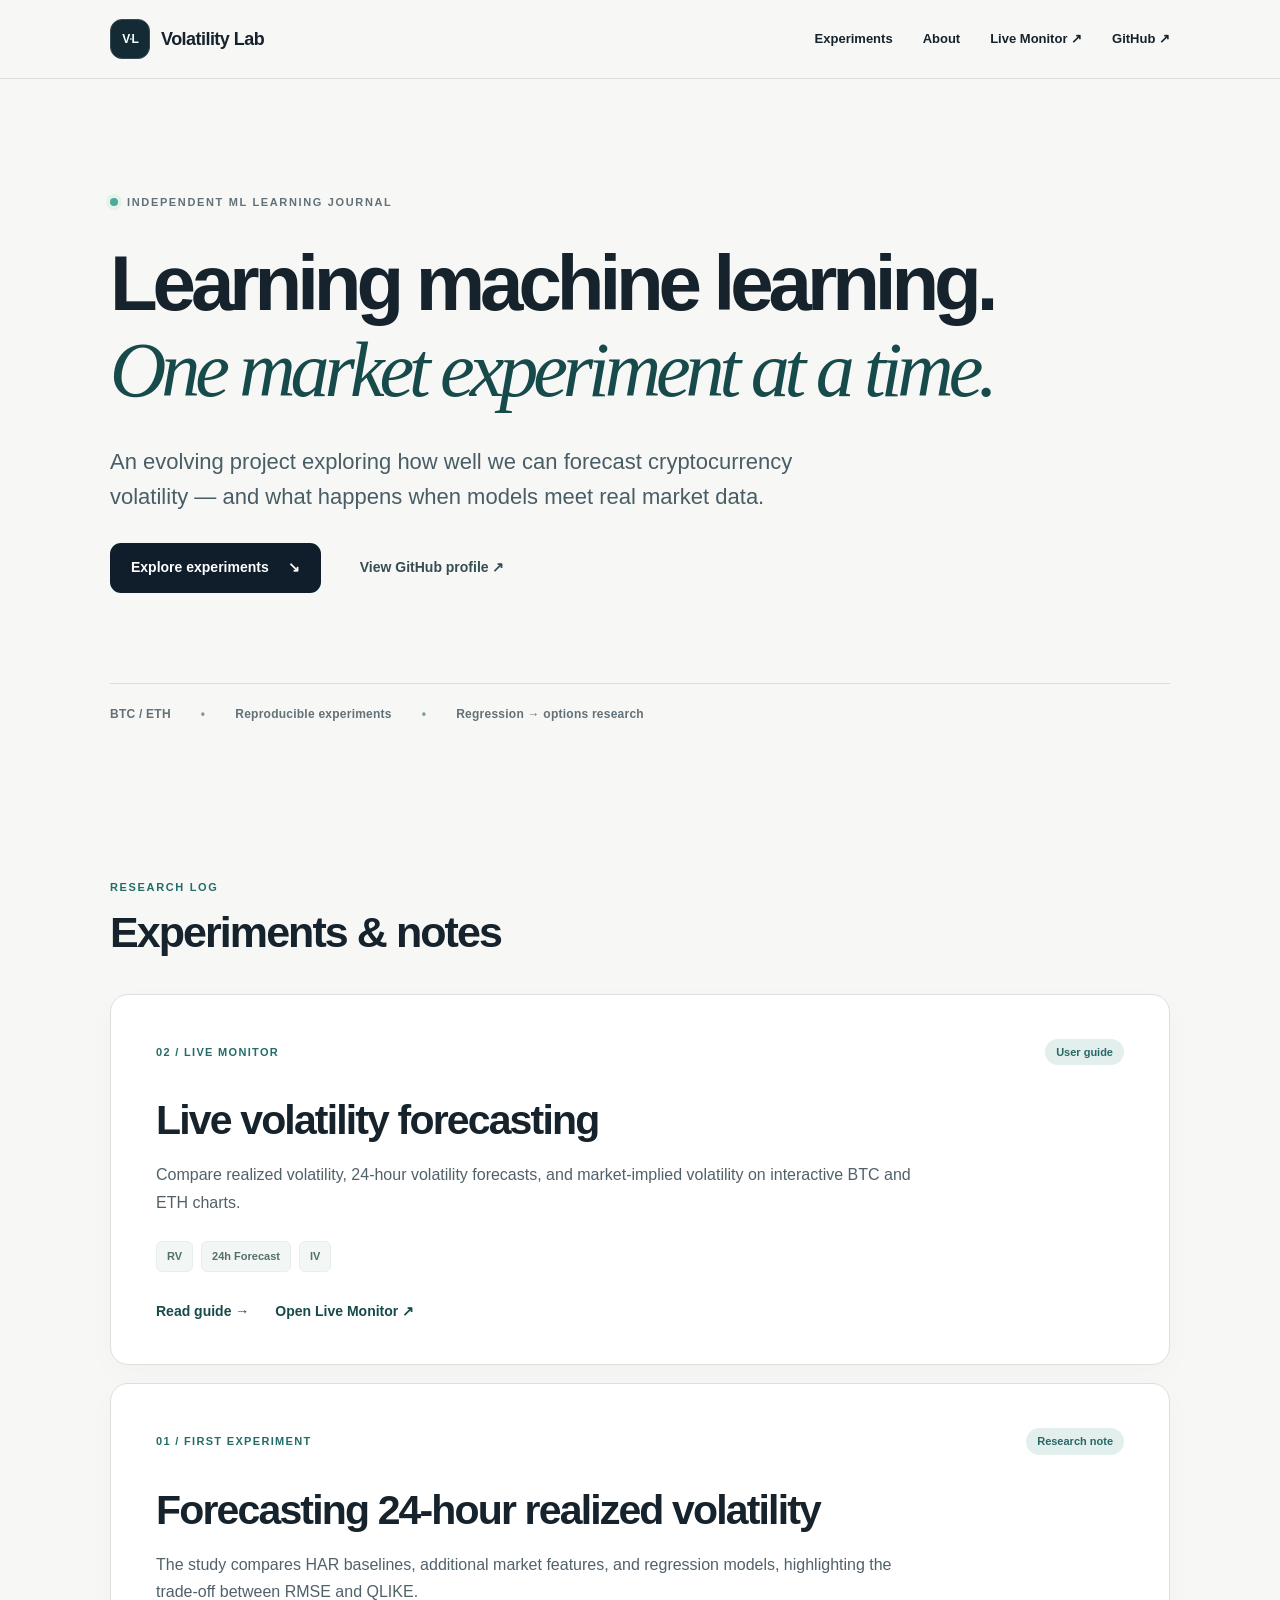
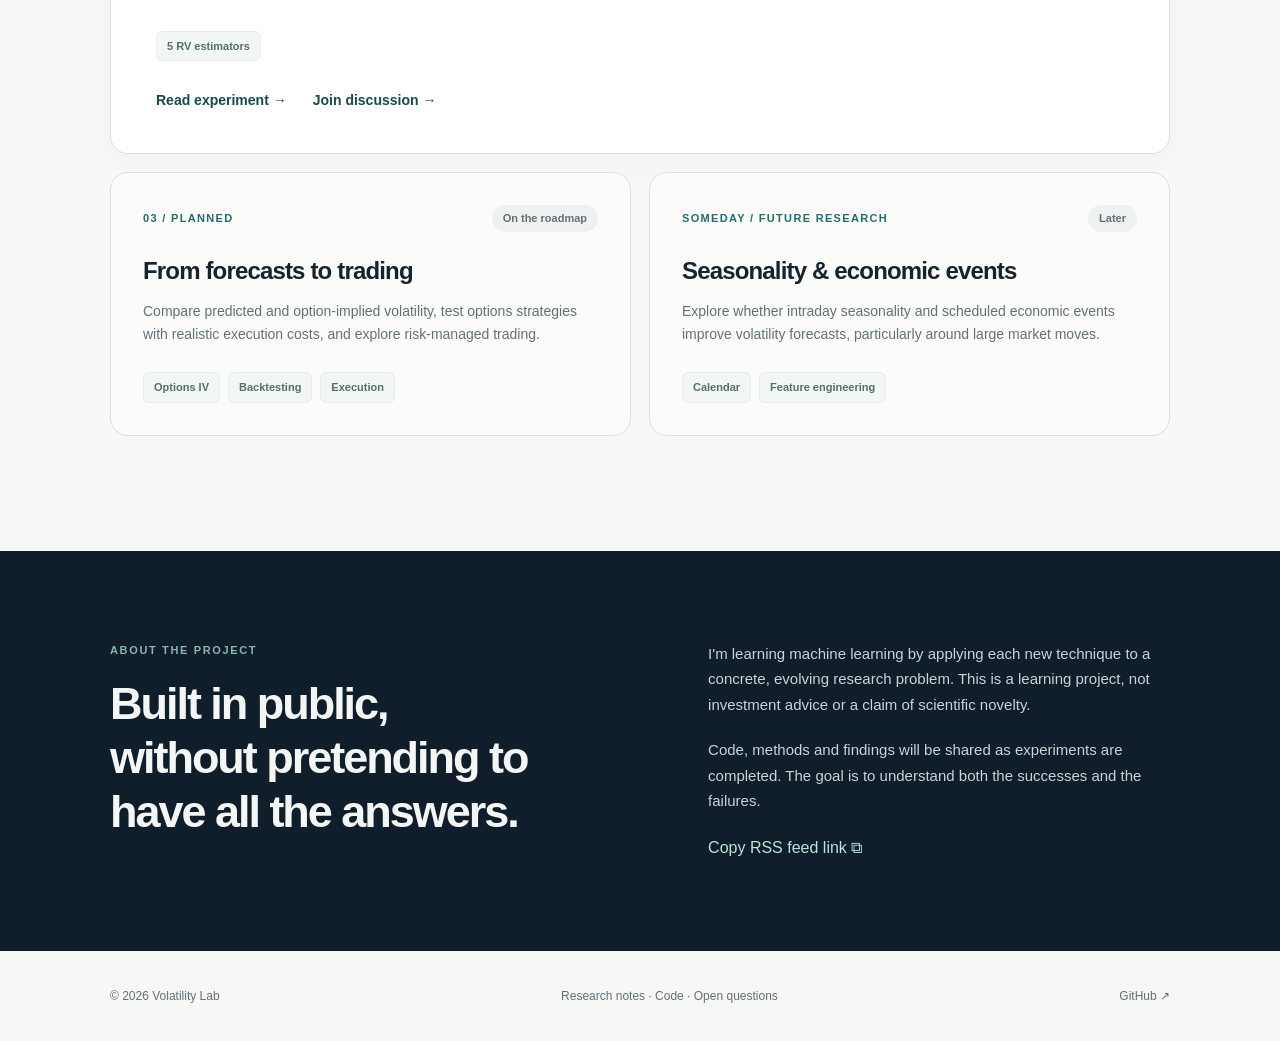
==== commit 477bbe3d: "Publish Live Monitor user guide and RSS entry" ====
--- a/index.html
+++ b/index.html
@@ -22,7 +22,7 @@
     .rss-copy-button { appearance:none; border:0; padding:0; background:transparent; font:inherit; cursor:pointer; text-align:left; }
     .rss-copy-button:focus-visible { outline:2px solid #bce4d6; outline-offset:5px; border-radius:2px; }
     .rss-copy-status { margin-left:12px; font-size:12px; color:#bce4d6; }
-    .upcoming-grid .next-card:last-child { grid-column: 1 / -1; }
+    .feature-card + .feature-card { margin-top: 18px; }
   </style>
   <!-- Volatility Lab Google Analytics 4 -->
   <script async src="https://www.googletagmanager.com/gtag/js?id=G-KSH0YRSKS1"></script>
@@ -53,6 +53,8 @@
         name = 'interactive_chart_click';
       else if (path.includes('/experiments/') && destination.hash === '#discussion')
         name = 'join_discussion_click';
+      else if (link.closest('.feature-card') && path.includes('/notes/'))
+        name = 'read_guide_click';
       else if (link.closest('.feature-card') && path.includes('/experiments/'))
         name = 'read_experiment_click';
       else if (destination.hostname === 'github.com' &&
@@ -109,6 +111,13 @@
     <section id="experiments" class="container section">
       <div class="section-head"><div><div class="eyebrow accent">RESEARCH LOG</div><h2>Experiments & notes</h2></div></div>
       <article class="feature-card">
+        <div class="feature-top"><span class="index-number">02 / LIVE MONITOR</span><span class="pill">User guide</span></div>
+        <h3><a href="notes/02-live-monitor/">Live volatility forecasting</a></h3>
+        <p>Compare realized volatility, 24-hour volatility forecasts, and market-implied volatility on interactive BTC and ETH charts.</p>
+        <div class="tags"><span>RV</span><span>24h Forecast</span><span>IV</span></div>
+        <div style="display:flex;flex-wrap:wrap;align-items:center;gap:12px 26px"><a class="text-link" href="notes/02-live-monitor/">Read guide <span aria-hidden="true">→</span></a><a class="text-link" href="https://live.volforecast.com/" target="_blank" rel="noopener noreferrer">Open Live Monitor <span aria-hidden="true">↗</span></a></div>
+      </article>
+      <article class="feature-card">
         <div class="feature-top"><span class="index-number">01 / FIRST EXPERIMENT</span><span class="pill">Research note</span></div>
         <h3><a href="experiments/01-volatility-forecasting/">Forecasting 24-hour realized volatility</a></h3>
         <p>The study compares HAR baselines, additional market features, and regression models, highlighting the trade-off between RMSE and QLIKE.</p>
@@ -116,7 +125,6 @@
         <div style="display:flex;flex-wrap:wrap;align-items:center;gap:12px 26px"><a class="text-link" href="experiments/01-volatility-forecasting/">Read experiment <span aria-hidden="true">→</span></a><a class="text-link" href="experiments/01-volatility-forecasting/#discussion">Join discussion <span aria-hidden="true">→</span></a></div>
       </article>
       <div class="upcoming-grid">
-        <article class="next-card"><div class="feature-top"><span class="index-number">02 / PLANNED</span><span class="pill muted">On the roadmap</span></div><h3>Live volatility forecasting</h3><p>Move from offline tests to continuously updated BTC and ETH volatility forecasts, with interactive monitoring of predictions and realized volatility.</p><div class="tags"><span>Live forecasts</span><span>Monitoring</span><span>Plotly</span></div></article>
         <article class="next-card"><div class="feature-top"><span class="index-number">03 / PLANNED</span><span class="pill muted">On the roadmap</span></div><h3>From forecasts to trading</h3><p>Compare predicted and option-implied volatility, test options strategies with realistic execution costs, and explore risk-managed trading.</p><div class="tags"><span>Options IV</span><span>Backtesting</span><span>Execution</span></div></article>
         <article class="next-card"><div class="feature-top"><span class="index-number">SOMEDAY / FUTURE RESEARCH</span><span class="pill muted">Later</span></div><h3>Seasonality &amp; economic events</h3><p>Explore whether intraday seasonality and scheduled economic events improve volatility forecasts, particularly around large market moves.</p><div class="tags"><span>Calendar</span><span>Feature engineering</span></div></article>
       </div>
